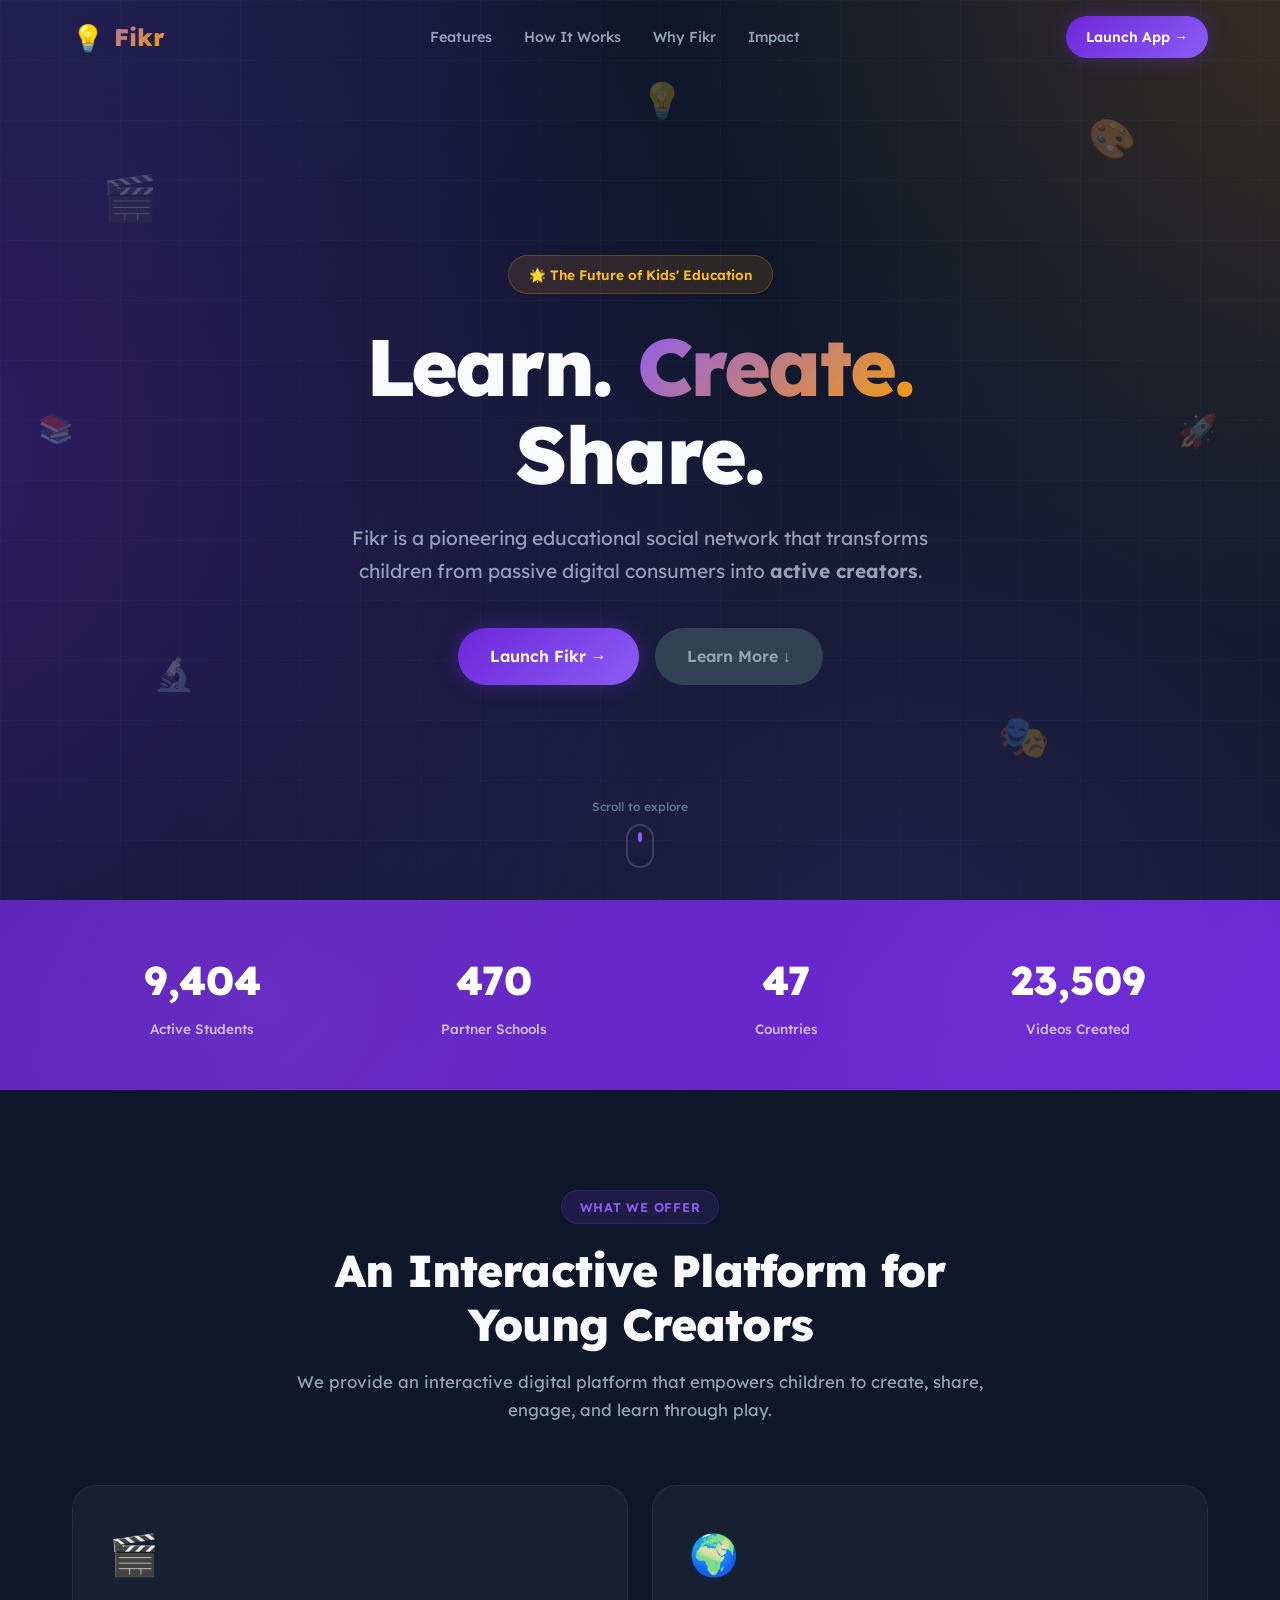
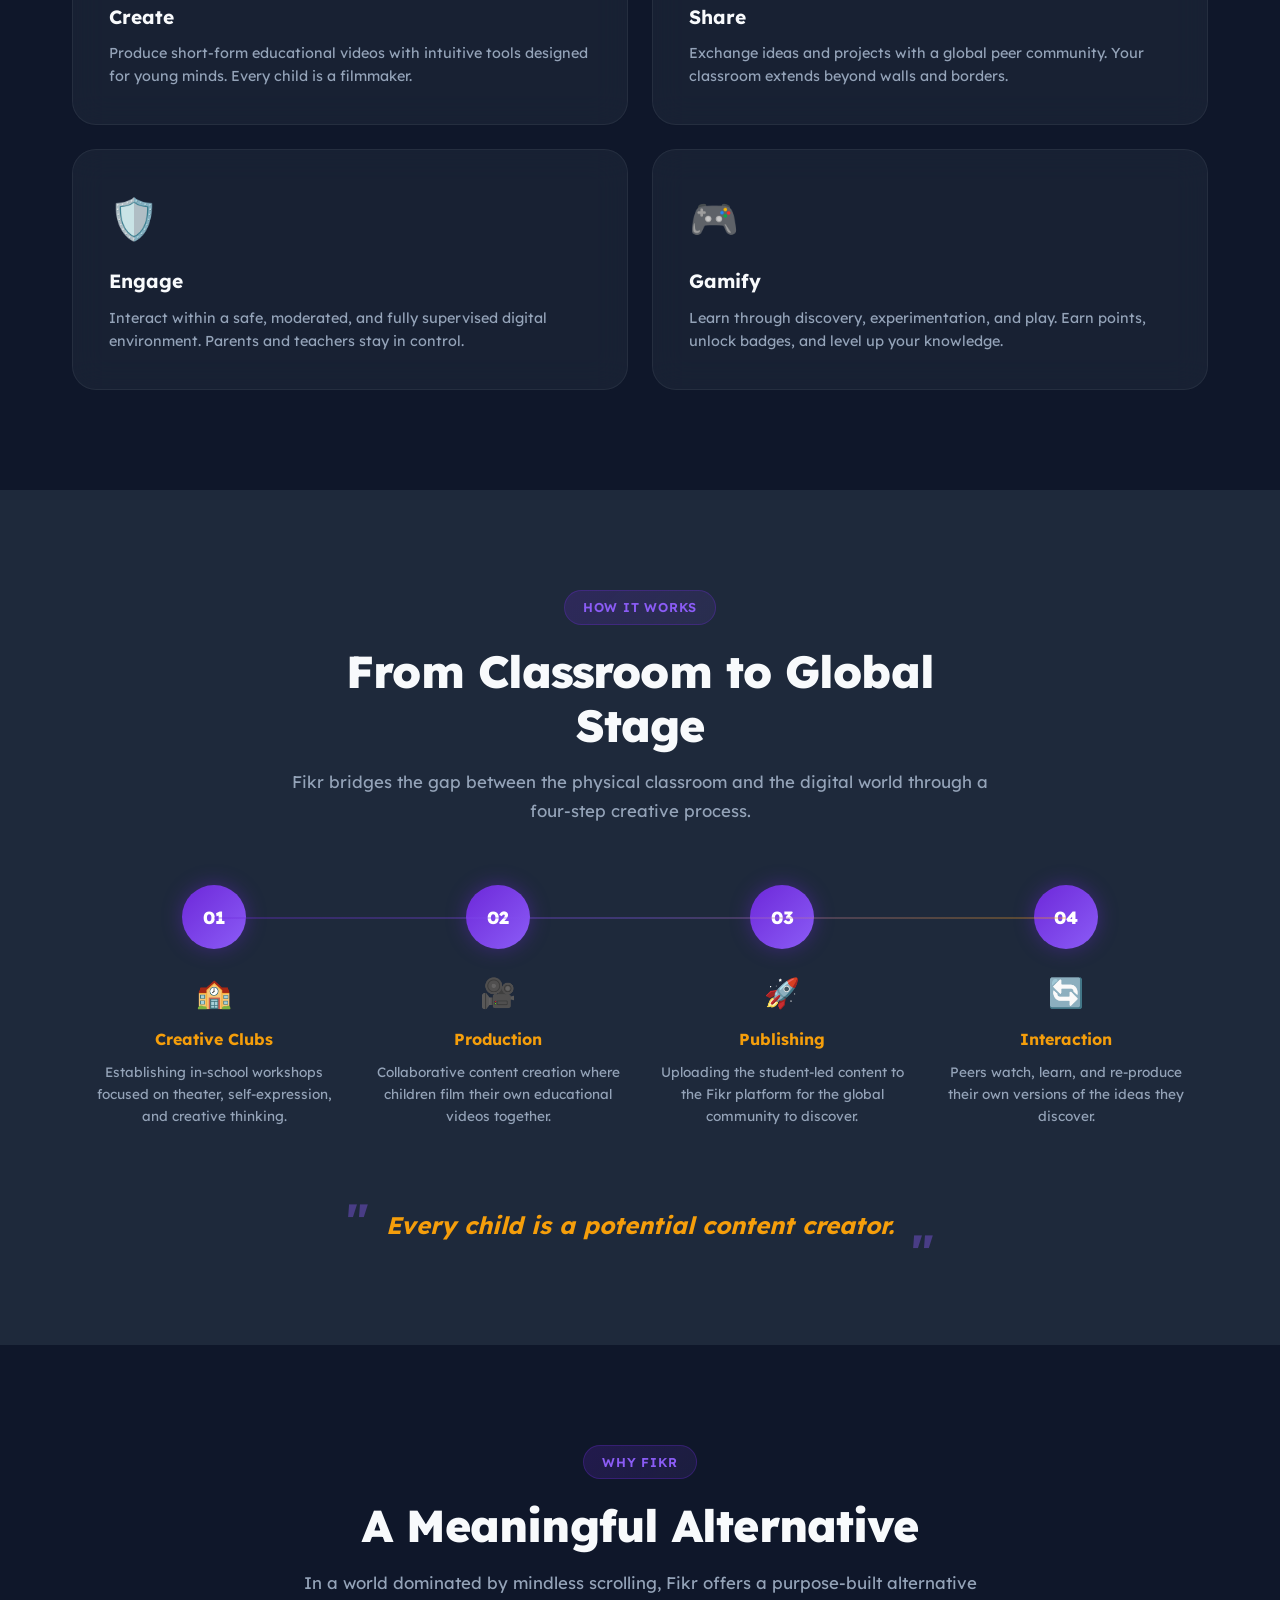
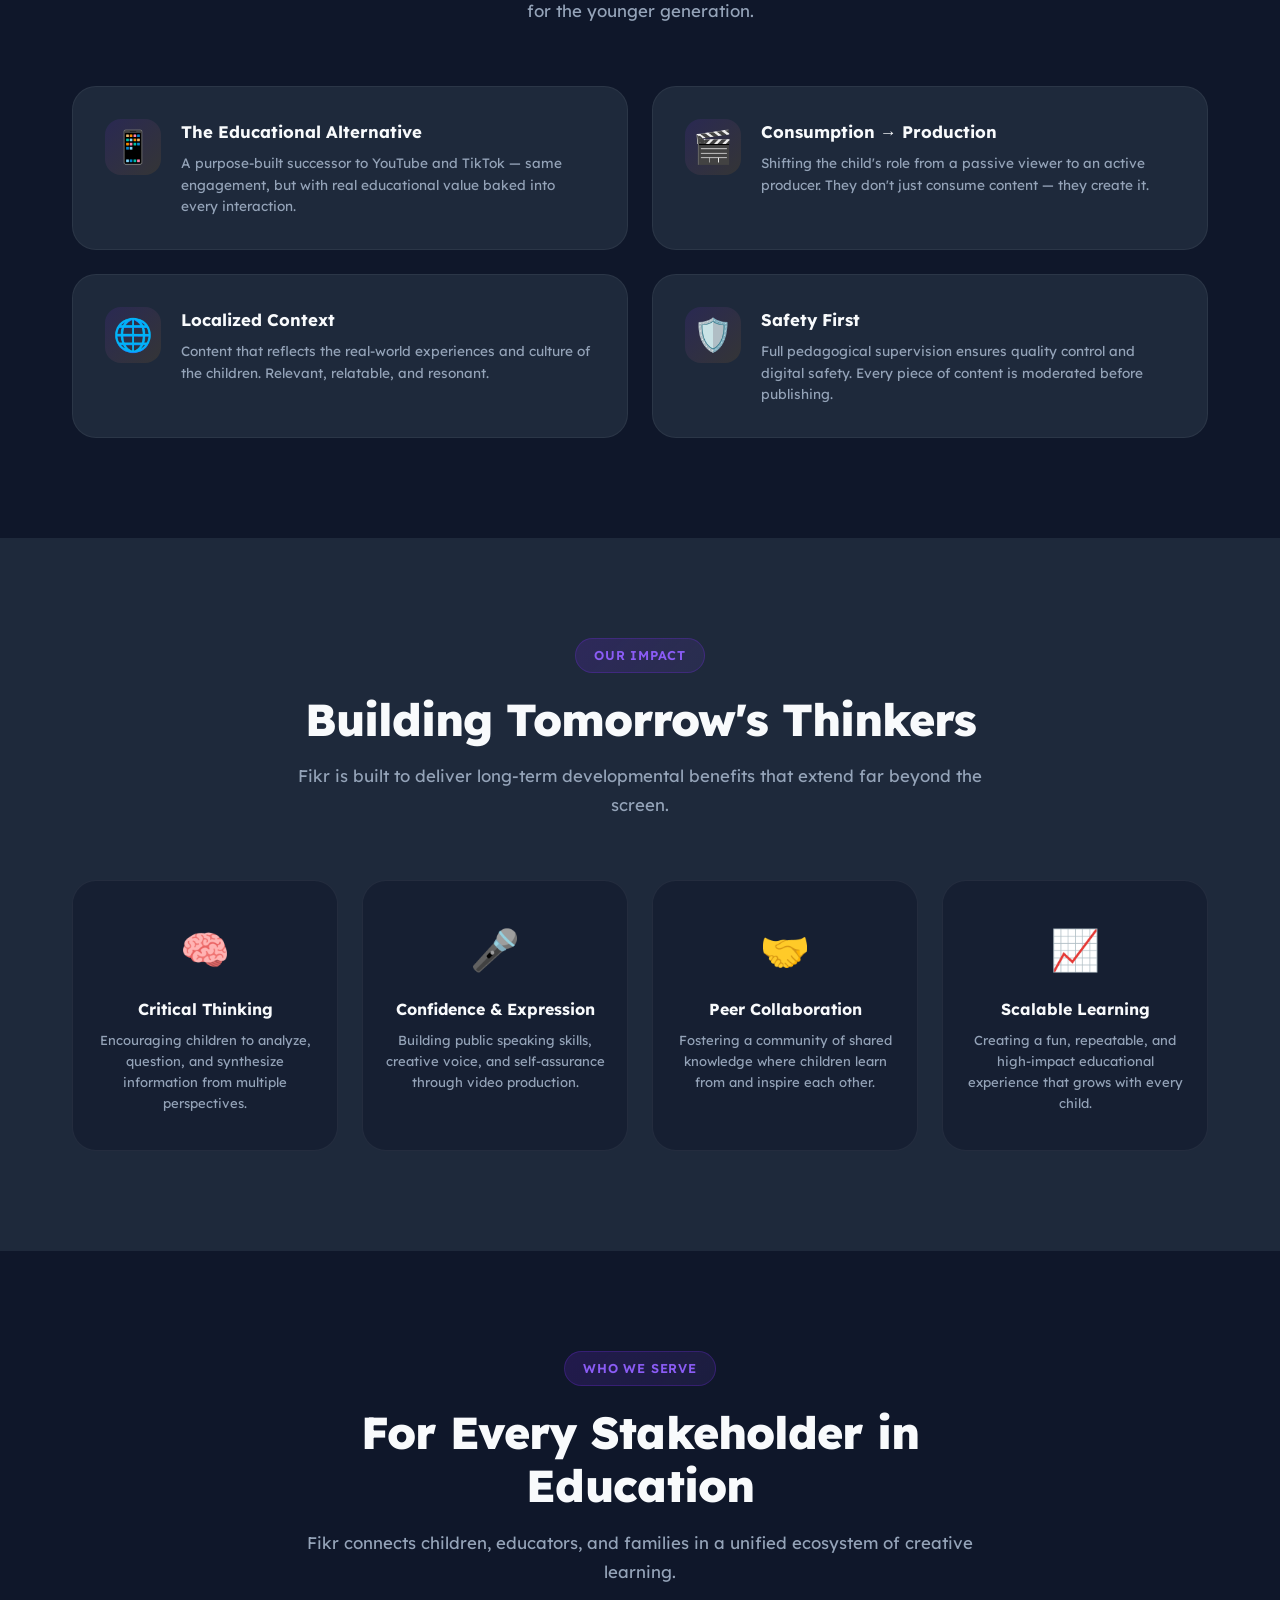
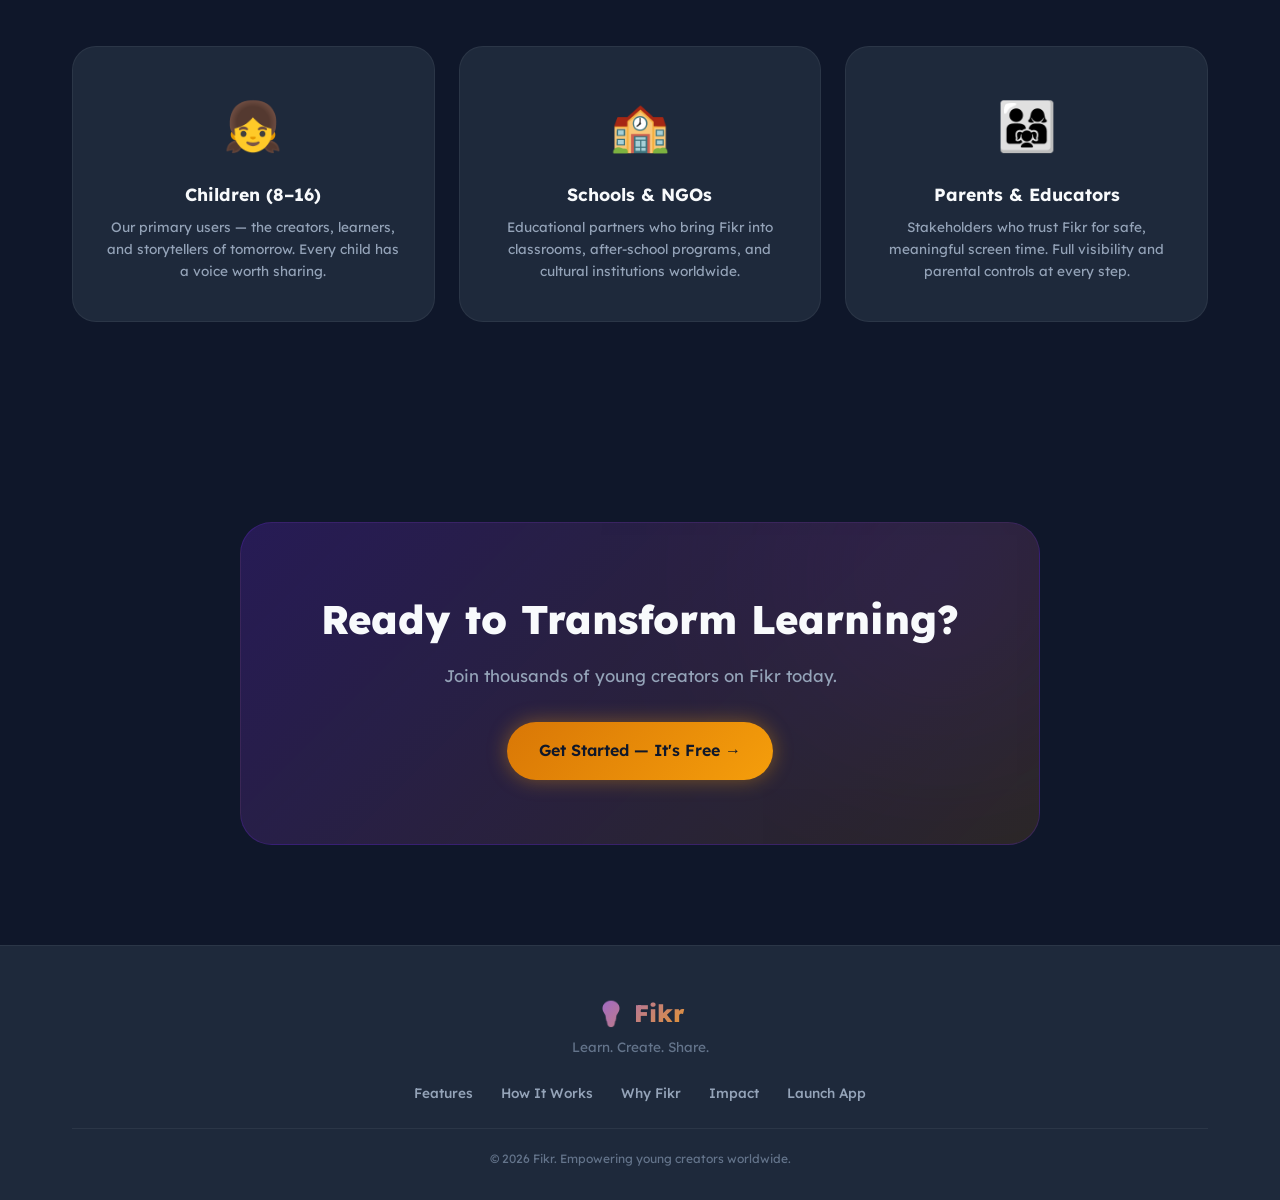
==== index.html @ 9697c7be "Add files via upload" ====
<!DOCTYPE html>
<html lang="en">
<head>
  <meta charset="UTF-8">
  <meta name="viewport" content="width=device-width, initial-scale=1.0">

  <!-- SEO -->
  <title>Fikr — Learn. Create. Share.</title>
  <meta name="description" content="Fikr is a pioneering educational social network for children aged 8-16, transforming passive digital consumers into active creators in a safe, moderated environment.">
  <meta name="theme-color" content="#6D28D9">

  <!-- Preconnect for Lexend font -->
  <link rel="preconnect" href="https://fonts.googleapis.com">
  <link rel="preconnect" href="https://fonts.gstatic.com" crossorigin>
  <link href="https://fonts.googleapis.com/css2?family=Lexend:wght@300;400;500;600;700;800&display=swap" rel="stylesheet">

  <!-- Stylesheets -->
  <link rel="stylesheet" href="css/main.css">
  <link rel="stylesheet" href="css/landing.css">
</head>

<body class="landing-page">

  <!-- ════════════════════════════════════════════════════════════
       NAVIGATION BAR
       ════════════════════════════════════════════════════════════ -->
  <nav class="landing-nav" id="landing-nav">
    <div class="landing-nav__inner">
      <a href="#" class="landing-nav__logo">
        <span>💡</span>
        <span>Fikr</span>
      </a>
      <div class="landing-nav__links">
        <a href="#features">Features</a>
        <a href="#process">How It Works</a>
        <a href="#advantages">Why Fikr</a>
        <a href="#impact">Impact</a>
      </div>
      <a href="app.html" class="btn btn--primary landing-nav__cta">Launch App →</a>
    </div>
  </nav>

  <!-- ════════════════════════════════════════════════════════════
       HERO SECTION
       ════════════════════════════════════════════════════════════ -->
  <section class="hero" id="hero">
    <!-- Animated mesh gradient background -->
    <div class="hero__mesh"></div>
    <!-- Subtle grid pattern for depth -->
    <div class="hero__grid"></div>

    <!-- Floating decorative emojis -->
    <span class="hero__floater" style="--x:8%;  --y:18%; --delay:0s;   --size:2.8rem;">🎬</span>
    <span class="hero__floater" style="--x:85%; --y:12%; --delay:1.2s; --size:2.4rem;">🎨</span>
    <span class="hero__floater" style="--x:12%; --y:72%; --delay:2.5s; --size:2rem;">🔬</span>
    <span class="hero__floater" style="--x:78%; --y:78%; --delay:3.8s; --size:2.6rem;">🎭</span>
    <span class="hero__floater" style="--x:50%; --y:8%;  --delay:0.8s; --size:2.2rem;">💡</span>
    <span class="hero__floater" style="--x:92%; --y:45%; --delay:4.5s; --size:2rem;">🚀</span>
    <span class="hero__floater" style="--x:3%;  --y:45%; --delay:5.2s; --size:1.8rem;">📚</span>

    <!-- Hero content -->
    <div class="hero__content">
      <div class="hero__badge">🌟 The Future of Kids' Education</div>

      <h1 class="hero__title">
        Learn. <span class="text-gradient">Create.</span> Share.
      </h1>

      <p class="hero__subtitle">
        Fikr is a pioneering educational social network that transforms children
        from passive digital consumers into <strong>active creators</strong>.
      </p>

      <div class="hero__actions">
        <a href="app.html" class="btn btn--primary btn--lg">Launch Fikr →</a>
        <a href="#features" class="btn btn--ghost btn--lg">Learn More ↓</a>
      </div>
    </div>

    <!-- Scroll indicator -->
    <div class="hero__scroll">
      <span>Scroll to explore</span>
      <div class="hero__scroll-arrow">
        <div class="hero__scroll-dot"></div>
      </div>
    </div>
  </section>

  <!-- ════════════════════════════════════════════════════════════
       STATS BAR
       ════════════════════════════════════════════════════════════ -->
  <section class="stats-bar">
    <div class="stats-bar__inner">
      <div class="stat" data-reveal>
        <span class="stat__value" data-count="10000">0</span>
        <span class="stat__label">Active Students</span>
      </div>
      <div class="stat" data-reveal data-reveal-delay="1">
        <span class="stat__value" data-count="500">0</span>
        <span class="stat__label">Partner Schools</span>
      </div>
      <div class="stat" data-reveal data-reveal-delay="2">
        <span class="stat__value" data-count="50">0</span>
        <span class="stat__label">Countries</span>
      </div>
      <div class="stat" data-reveal data-reveal-delay="3">
        <span class="stat__value" data-count="25000">0</span>
        <span class="stat__label">Videos Created</span>
      </div>
    </div>
  </section>

  <!-- ════════════════════════════════════════════════════════════
       FEATURES — What We Offer
       ════════════════════════════════════════════════════════════ -->
  <section class="section" id="features">
    <div class="section__inner">
      <div class="section__header" data-reveal>
        <span class="section__badge">What We Offer</span>
        <h2 class="section__title">An Interactive Platform for Young Creators</h2>
        <p class="section__subtitle">
          We provide an interactive digital platform that empowers children to create,
          share, engage, and learn through play.
        </p>
      </div>

      <div class="features-grid">
        <div class="feature-card" data-reveal data-reveal-delay="1">
          <span class="feature-card__icon">🎬</span>
          <h3 class="feature-card__title">Create</h3>
          <p class="feature-card__desc">
            Produce short-form educational videos with intuitive tools
            designed for young minds. Every child is a filmmaker.
          </p>
        </div>

        <div class="feature-card" data-reveal data-reveal-delay="2">
          <span class="feature-card__icon">🌍</span>
          <h3 class="feature-card__title">Share</h3>
          <p class="feature-card__desc">
            Exchange ideas and projects with a global peer community.
            Your classroom extends beyond walls and borders.
          </p>
        </div>

        <div class="feature-card" data-reveal data-reveal-delay="3">
          <span class="feature-card__icon">🛡️</span>
          <h3 class="feature-card__title">Engage</h3>
          <p class="feature-card__desc">
            Interact within a safe, moderated, and fully supervised digital
            environment. Parents and teachers stay in control.
          </p>
        </div>

        <div class="feature-card" data-reveal data-reveal-delay="4">
          <span class="feature-card__icon">🎮</span>
          <h3 class="feature-card__title">Gamify</h3>
          <p class="feature-card__desc">
            Learn through discovery, experimentation, and play.
            Earn points, unlock badges, and level up your knowledge.
          </p>
        </div>
      </div>
    </div>
  </section>

  <!-- ════════════════════════════════════════════════════════════
       PROCESS — How It Works
       ════════════════════════════════════════════════════════════ -->
  <section class="section section--dark" id="process">
    <div class="section__inner">
      <div class="section__header" data-reveal>
        <span class="section__badge">How It Works</span>
        <h2 class="section__title">From Classroom to Global Stage</h2>
        <p class="section__subtitle">
          Fikr bridges the gap between the physical classroom and the digital world
          through a four-step creative process.
        </p>
      </div>

      <div class="process">
        <div class="process__step" data-reveal data-reveal-delay="1">
          <div class="process__number">01</div>
          <span class="process__icon">🏫</span>
          <div class="process__phase">Creative Clubs</div>
          <p class="process__desc">
            Establishing in-school workshops focused on theater, self-expression,
            and creative thinking.
          </p>
        </div>

        <div class="process__step" data-reveal data-reveal-delay="2">
          <div class="process__number">02</div>
          <span class="process__icon">🎥</span>
          <div class="process__phase">Production</div>
          <p class="process__desc">
            Collaborative content creation where children film their own
            educational videos together.
          </p>
        </div>

        <div class="process__step" data-reveal data-reveal-delay="3">
          <div class="process__number">03</div>
          <span class="process__icon">🚀</span>
          <div class="process__phase">Publishing</div>
          <p class="process__desc">
            Uploading the student-led content to the Fikr platform
            for the global community to discover.
          </p>
        </div>

        <div class="process__step" data-reveal data-reveal-delay="4">
          <div class="process__number">04</div>
          <span class="process__icon">🔄</span>
          <div class="process__phase">Interaction</div>
          <p class="process__desc">
            Peers watch, learn, and re-produce their own versions
            of the ideas they discover.
          </p>
        </div>
      </div>

      <div class="process__mantra" data-reveal>
        <blockquote>Every child is a potential content creator.</blockquote>
      </div>
    </div>
  </section>

  <!-- ════════════════════════════════════════════════════════════
       ADVANTAGES — Why Fikr
       ════════════════════════════════════════════════════════════ -->
  <section class="section" id="advantages">
    <div class="section__inner">
      <div class="section__header" data-reveal>
        <span class="section__badge">Why Fikr</span>
        <h2 class="section__title">A Meaningful Alternative</h2>
        <p class="section__subtitle">
          In a world dominated by mindless scrolling, Fikr offers a purpose-built
          alternative for the younger generation.
        </p>
      </div>

      <div class="advantages-grid">
        <div class="advantage-card" data-reveal data-reveal-delay="1">
          <span class="advantage-card__icon">📱</span>
          <div>
            <h3>The Educational Alternative</h3>
            <p>
              A purpose-built successor to YouTube and TikTok — same engagement,
              but with real educational value baked into every interaction.
            </p>
          </div>
        </div>

        <div class="advantage-card" data-reveal data-reveal-delay="2">
          <span class="advantage-card__icon">🎬</span>
          <div>
            <h3>Consumption → Production</h3>
            <p>
              Shifting the child's role from a passive viewer to an active producer.
              They don't just consume content — they create it.
            </p>
          </div>
        </div>

        <div class="advantage-card" data-reveal data-reveal-delay="3">
          <span class="advantage-card__icon">🌐</span>
          <div>
            <h3>Localized Context</h3>
            <p>
              Content that reflects the real-world experiences and culture
              of the children. Relevant, relatable, and resonant.
            </p>
          </div>
        </div>

        <div class="advantage-card" data-reveal data-reveal-delay="4">
          <span class="advantage-card__icon">🛡️</span>
          <div>
            <h3>Safety First</h3>
            <p>
              Full pedagogical supervision ensures quality control and digital
              safety. Every piece of content is moderated before publishing.
            </p>
          </div>
        </div>
      </div>
    </div>
  </section>

  <!-- ════════════════════════════════════════════════════════════
       IMPACT — Value Proposition
       ════════════════════════════════════════════════════════════ -->
  <section class="section section--dark" id="impact">
    <div class="section__inner">
      <div class="section__header" data-reveal>
        <span class="section__badge">Our Impact</span>
        <h2 class="section__title">Building Tomorrow's Thinkers</h2>
        <p class="section__subtitle">
          Fikr is built to deliver long-term developmental benefits
          that extend far beyond the screen.
        </p>
      </div>

      <div class="impact-grid">
        <div class="impact-card" data-reveal data-reveal-delay="1">
          <span class="impact-card__icon">🧠</span>
          <h3>Critical Thinking</h3>
          <p>Encouraging children to analyze, question, and synthesize information from multiple perspectives.</p>
        </div>

        <div class="impact-card" data-reveal data-reveal-delay="2">
          <span class="impact-card__icon">🎤</span>
          <h3>Confidence & Expression</h3>
          <p>Building public speaking skills, creative voice, and self-assurance through video production.</p>
        </div>

        <div class="impact-card" data-reveal data-reveal-delay="3">
          <span class="impact-card__icon">🤝</span>
          <h3>Peer Collaboration</h3>
          <p>Fostering a community of shared knowledge where children learn from and inspire each other.</p>
        </div>

        <div class="impact-card" data-reveal data-reveal-delay="4">
          <span class="impact-card__icon">📈</span>
          <h3>Scalable Learning</h3>
          <p>Creating a fun, repeatable, and high-impact educational experience that grows with every child.</p>
        </div>
      </div>
    </div>
  </section>

  <!-- ════════════════════════════════════════════════════════════
       AUDIENCE — Who We Serve
       ════════════════════════════════════════════════════════════ -->
  <section class="section" id="audience">
    <div class="section__inner">
      <div class="section__header" data-reveal>
        <span class="section__badge">Who We Serve</span>
        <h2 class="section__title">For Every Stakeholder in Education</h2>
        <p class="section__subtitle">
          Fikr connects children, educators, and families in a unified
          ecosystem of creative learning.
        </p>
      </div>

      <div class="audience-grid">
        <div class="audience-card" data-reveal data-reveal-delay="1">
          <span class="audience-card__icon">👧</span>
          <h3>Children (8–16)</h3>
          <p>
            Our primary users — the creators, learners, and storytellers
            of tomorrow. Every child has a voice worth sharing.
          </p>
        </div>

        <div class="audience-card" data-reveal data-reveal-delay="2">
          <span class="audience-card__icon">🏫</span>
          <h3>Schools & NGOs</h3>
          <p>
            Educational partners who bring Fikr into classrooms, after-school
            programs, and cultural institutions worldwide.
          </p>
        </div>

        <div class="audience-card" data-reveal data-reveal-delay="3">
          <span class="audience-card__icon">👨‍👩‍👧</span>
          <h3>Parents & Educators</h3>
          <p>
            Stakeholders who trust Fikr for safe, meaningful screen time.
            Full visibility and parental controls at every step.
          </p>
        </div>
      </div>
    </div>
  </section>

  <!-- ════════════════════════════════════════════════════════════
       CTA BANNER
       ════════════════════════════════════════════════════════════ -->
  <section class="cta-section">
    <div class="section__inner">
      <div class="cta-section__inner" data-reveal>
        <h2>Ready to Transform Learning?</h2>
        <p>Join thousands of young creators on Fikr today.</p>
        <a href="app.html" class="btn btn--accent btn--lg">Get Started — It's Free →</a>
      </div>
    </div>
  </section>

  <!-- ════════════════════════════════════════════════════════════
       FOOTER
       ════════════════════════════════════════════════════════════ -->
  <footer class="landing-footer">
    <div class="landing-footer__inner">
      <div class="landing-footer__brand">
        <div class="landing-footer__logo">💡 Fikr</div>
        <p>Learn. Create. Share.</p>
      </div>
      <div class="landing-footer__links">
        <a href="#features">Features</a>
        <a href="#process">How It Works</a>
        <a href="#advantages">Why Fikr</a>
        <a href="#impact">Impact</a>
        <a href="app.html">Launch App</a>
      </div>
      <p class="landing-footer__copyright">
        © 2026 Fikr. Empowering young creators worldwide.
      </p>
    </div>
  </footer>

  <!-- JavaScript (standard script, not module — no imports needed) -->
  <script src="js/landing.js"></script>
</body>
</html>
---- css/main.css ----
/**
 * Fikr — Main Stylesheet
 * 
 * Global styles, CSS custom properties, reset, layout system,
 * button components, utility classes, and animations.
 * 
 * @version 1.0.0
 */

/* ============================================
   1. CSS CUSTOM PROPERTIES (Design Tokens)
   (Lexend font is preloaded via <link> in HTML)
   ============================================ */
:root {
  /* Primary Palette */
  --color-primary: #6D28D9;
  --color-primary-light: #8B5CF6;
  --color-primary-dark: #5B21B6;
  --color-primary-glow: rgba(109, 40, 217, 0.4);

  /* Accent Palette */
  --color-accent: #F59E0B;
  --color-accent-light: #FBBF24;
  --color-accent-dark: #D97706;
  --color-accent-glow: rgba(245, 158, 11, 0.4);

  /* Background Palette */
  --color-bg-deep: #0F172A;
  --color-bg-surface: #1E293B;
  --color-bg-surface-hover: #253449;
  --color-bg-elevated: #334155;

  /* Text Palette */
  --color-text-primary: #F8FAFC;
  --color-text-secondary: #94A3B8;
  --color-text-muted: #64748B;

  /* Semantic Colors */
  --color-success: #10B981;
  --color-error: #EF4444;
  --color-info: #3B82F6;
  --color-warning: #F59E0B;

  /* Border Radius */
  --radius-sm: 12px;
  --radius-md: 16px;
  --radius-lg: 24px;
  --radius-xl: 32px;
  --radius-pill: 9999px;

  /* Shadows */
  --shadow-sm: 0 2px 8px rgba(0, 0, 0, 0.15);
  --shadow-md: 0 4px 20px rgba(0, 0, 0, 0.25);
  --shadow-lg: 0 8px 40px rgba(0, 0, 0, 0.35);
  --shadow-glow-primary: 0 0 20px var(--color-primary-glow);
  --shadow-glow-accent: 0 0 20px var(--color-accent-glow);

  /* Transitions */
  --transition-fast: 150ms ease;
  --transition-base: 250ms ease;
  --transition-slow: 400ms cubic-bezier(0.4, 0, 0.2, 1);
  --transition-bounce: 500ms cubic-bezier(0.34, 1.56, 0.64, 1);

  /* Layout */
  --sidebar-width: 280px;
  --content-padding: 32px;

  /* Z-Index Scale */
  --z-sidebar: 100;
  --z-modal-overlay: 500;
  --z-modal: 510;
  --z-toast: 600;
}

/* ============================================
   2b. LIGHT THEME OVERRIDE
   ============================================ */
[data-theme="light"] {
  --color-bg-deep: #F1F5F9;
  --color-bg-surface: #FFFFFF;
  --color-bg-surface-hover: #E8ECF1;
  --color-bg-elevated: #CBD5E1;

  --color-text-primary: #0F172A;
  --color-text-secondary: #475569;
  --color-text-muted: #94A3B8;

  --shadow-sm: 0 2px 8px rgba(0, 0, 0, 0.06);
  --shadow-md: 0 4px 20px rgba(0, 0, 0, 0.08);
  --shadow-lg: 0 8px 40px rgba(0, 0, 0, 0.10);
}

[data-theme="light"] .sidebar {
  background: #FFFFFF;
  border-right-color: #E2E8F0;
}

[data-theme="light"] .sidebar__nav-item--active {
  background: rgba(109, 40, 217, 0.08);
}

[data-theme="light"] .toast {
  background: #FFFFFF;
  border-color: #E2E8F0;
}

[data-theme="light"] .modal {
  background: #FFFFFF;
}

[data-theme="light"] .modal__problem {
  background: #F1F5F9;
  border-color: rgba(109, 40, 217, 0.15);
}

[data-theme="light"] .modal__input {
  background: #F1F5F9;
  border-color: #CBD5E1;
}

[data-theme="light"] .settings__card {
  border-color: #E2E8F0;
}

[data-theme="light"] .settings__input,
[data-theme="light"] .settings__select {
  background: #F1F5F9;
  border-color: #CBD5E1;
}

[data-theme="light"] .toggle__slider {
  background: #CBD5E1;
}

[data-theme="light"] .stream__comments {
  background: rgba(255, 255, 255, 0.95);
}

[data-theme="light"] .profile__stat {
  background: #FFFFFF;
}

/* ============================================
   2c. NO-ANIMATIONS MODE
   ============================================ */
.no-animations *,
.no-animations *::before,
.no-animations *::after {
  animation-duration: 0s !important;
  animation-delay: 0s !important;
  transition-duration: 0s !important;
  transition-delay: 0s !important;
}

/* ============================================
   3. CSS RESET
   ============================================ */
*,
*::before,
*::after {
  margin: 0;
  padding: 0;
  box-sizing: border-box;
}

html {
  font-size: 16px;
  -webkit-font-smoothing: antialiased;
  -moz-osx-font-smoothing: grayscale;
  scroll-behavior: smooth;
}

body {
  font-family: 'Lexend', -apple-system, BlinkMacSystemFont, sans-serif;
  background-color: var(--color-bg-deep);
  color: var(--color-text-primary);
  min-height: 100vh;
  overflow: hidden;
  line-height: 1.6;
}

a {
  color: inherit;
  text-decoration: none;
}

button {
  font-family: inherit;
  cursor: pointer;
  border: none;
  background: none;
  color: inherit;
  font-size: inherit;
}

img {
  max-width: 100%;
  display: block;
}

input {
  font-family: inherit;
  border: none;
  outline: none;
  background: none;
  color: inherit;
}

ul, ol {
  list-style: none;
}

/* ============================================
   4. APP LAYOUT
   ============================================ */
.app {
  display: flex;
  height: 100vh;
  position: relative;
}

.app__content {
  flex: 1;
  margin-left: var(--sidebar-width);
  overflow-y: auto;
  overflow-x: hidden;
  padding: var(--content-padding);
  scroll-behavior: smooth;
}

/* Custom Scrollbar */
.app__content::-webkit-scrollbar {
  width: 6px;
}

.app__content::-webkit-scrollbar-track {
  background: transparent;
}

.app__content::-webkit-scrollbar-thumb {
  background: var(--color-bg-elevated);
  border-radius: var(--radius-pill);
}

.app__content::-webkit-scrollbar-thumb:hover {
  background: var(--color-text-muted);
}

/* ============================================
   5. VIEW MANAGEMENT
   ============================================ */
.view {
  display: none;
  opacity: 0;
  transform: translateY(12px);
}

.view--active {
  display: block;
  animation: viewEnter 0.4s ease forwards;
}

/* ============================================
   6. BENTO GRID LAYOUT
   ============================================ */
.bento-grid {
  display: grid;
  grid-template-columns: repeat(4, 1fr);
  gap: 20px;
  grid-auto-rows: minmax(140px, auto);
}

/* ============================================
   7. BUTTON SYSTEM
   ============================================ */
.btn {
  display: inline-flex;
  align-items: center;
  justify-content: center;
  gap: 8px;
  padding: 10px 20px;
  border-radius: var(--radius-pill);
  font-weight: 600;
  font-size: 0.875rem;
  transition: all var(--transition-base);
  position: relative;
  overflow: hidden;
}

.btn::after {
  content: '';
  position: absolute;
  inset: 0;
  background: linear-gradient(rgba(255,255,255,0.1), transparent);
  opacity: 0;
  transition: opacity var(--transition-fast);
}

.btn:hover::after {
  opacity: 1;
}

.btn:active {
  transform: scale(0.96);
}

/* Primary Button */
.btn--primary {
  background: linear-gradient(135deg, var(--color-primary), var(--color-primary-light));
  color: white;
  box-shadow: var(--shadow-glow-primary);
}

.btn--primary:hover {
  box-shadow: 0 0 30px var(--color-primary-glow);
  transform: translateY(-1px);
}

/* Accent Button */
.btn--accent {
  background: linear-gradient(135deg, var(--color-accent-dark), var(--color-accent));
  color: var(--color-bg-deep);
  box-shadow: var(--shadow-glow-accent);
}

.btn--accent:hover {
  box-shadow: 0 0 30px var(--color-accent-glow);
  transform: translateY(-1px);
}

/* Ghost Button */
.btn--ghost {
  background: var(--color-bg-elevated);
  color: var(--color-text-secondary);
}

.btn--ghost:hover {
  background: var(--color-bg-surface-hover);
  color: var(--color-text-primary);
}

/* Text Button */
.btn--text {
  background: transparent;
  color: var(--color-primary-light);
  padding: 4px 8px;
  font-size: 0.8rem;
}

.btn--text:hover {
  color: var(--color-accent);
}

/* Joined state */
.btn--joined {
  background: var(--color-success) !important;
  box-shadow: 0 0 15px rgba(16, 185, 129, 0.3) !important;
  color: white !important;
}

/* Joined → Leave hover (red) */
.btn--joined:hover {
  background: var(--color-error) !important;
  box-shadow: 0 0 15px rgba(239, 68, 68, 0.4) !important;
}

/* ============================================
   8. TOAST NOTIFICATIONS
   ============================================ */
.toast-container {
  position: fixed;
  top: 24px;
  right: 24px;
  z-index: var(--z-toast);
  display: flex;
  flex-direction: column;
  gap: 12px;
  pointer-events: none;
}

.toast {
  background: var(--color-bg-surface);
  border: 1px solid var(--color-bg-elevated);
  border-radius: var(--radius-md);
  padding: 16px 24px;
  display: flex;
  align-items: center;
  gap: 12px;
  box-shadow: var(--shadow-lg);
  backdrop-filter: blur(12px);
  animation: toastIn 0.4s ease forwards;
  pointer-events: auto;
  min-width: 280px;
  max-width: 400px;
}

.toast--success {
  border-color: var(--color-success);
  box-shadow: 0 0 20px rgba(16, 185, 129, 0.2);
}

.toast--info {
  border-color: var(--color-info);
  box-shadow: 0 0 20px rgba(59, 130, 246, 0.2);
}

.toast--warning {
  border-color: var(--color-warning);
}

.toast--leaving {
  animation: toastOut 0.3s ease forwards;
}

.toast__icon {
  font-size: 1.4rem;
  flex-shrink: 0;
}

.toast__content {
  flex: 1;
}

.toast__title {
  font-weight: 600;
  font-size: 0.9rem;
  margin-bottom: 2px;
}

.toast__message {
  font-size: 0.8rem;
  color: var(--color-text-secondary);
}

/* ============================================
   9. UTILITY CLASSES
   ============================================ */
.sr-only {
  position: absolute;
  width: 1px;
  height: 1px;
  padding: 0;
  margin: -1px;
  overflow: hidden;
  clip: rect(0, 0, 0, 0);
  white-space: nowrap;
  border: 0;
}

.text-gradient {
  background: linear-gradient(135deg, var(--color-primary-light), var(--color-accent));
  -webkit-background-clip: text;
  -webkit-text-fill-color: transparent;
  background-clip: text;
}

/* ============================================
   10. KEYFRAME ANIMATIONS
   ============================================ */
@keyframes viewEnter {
  from {
    opacity: 0;
    transform: translateY(12px);
  }
  to {
    opacity: 1;
    transform: translateY(0);
  }
}

@keyframes pulse {
  0%, 100% { transform: scale(1); }
  50% { transform: scale(1.05); }
}

@keyframes float {
  0%, 100% { transform: translateY(0) rotate(0deg); }
  33% { transform: translateY(-10px) rotate(5deg); }
  66% { transform: translateY(5px) rotate(-3deg); }
}

@keyframes shimmer {
  0% { background-position: -200% 0; }
  100% { background-position: 200% 0; }
}

@keyframes gradientShift {
  0% { background-position: 0% 50%; }
  50% { background-position: 100% 50%; }
  100% { background-position: 0% 50%; }
}

@keyframes bounceIn {
  0% { transform: scale(0); opacity: 0; }
  50% { transform: scale(1.2); }
  100% { transform: scale(1); opacity: 1; }
}

@keyframes slideUp {
  from { transform: translateY(20px); opacity: 0; }
  to { transform: translateY(0); opacity: 1; }
}

@keyframes toastIn {
  from { transform: translateX(100%); opacity: 0; }
  to { transform: translateX(0); opacity: 1; }
}

@keyframes toastOut {
  from { transform: translateX(0); opacity: 1; }
  to { transform: translateX(100%); opacity: 0; }
}

@keyframes pointsPop {
  0% { transform: scale(1); }
  50% { transform: scale(1.3); color: var(--color-accent); }
  100% { transform: scale(1); }
}

@keyframes spin {
  from { transform: rotate(0deg); }
  to { transform: rotate(360deg); }
}

@keyframes waveHand {
  0%, 100% { transform: rotate(0deg); }
  25% { transform: rotate(20deg); }
  75% { transform: rotate(-15deg); }
}

@keyframes shake {
  0%, 100% { transform: translateX(0); }
  25% { transform: translateX(-8px); }
  75% { transform: translateX(8px); }
}

/* ============================================
   11. RESPONSIVE BREAKPOINTS
   ============================================ */
@media (max-width: 1200px) {
  .bento-grid {
    grid-template-columns: repeat(3, 1fr);
  }
}

@media (max-width: 900px) {
  :root {
    --sidebar-width: 72px;
    --content-padding: 20px;
  }

  .bento-grid {
    grid-template-columns: repeat(2, 1fr);
  }
}

@media (max-width: 600px) {
  :root {
    --sidebar-width: 0px;
    --content-padding: 16px;
  }

  .bento-grid {
    grid-template-columns: 1fr;
  }

  /* Sidebar hidden off-canvas by default on mobile */
  .sidebar {
    transform: translateX(-100%);
    transition: transform var(--transition-slow);
    width: 280px;
    z-index: 999;
    box-shadow: var(--shadow-lg);
  }

  .sidebar--open {
    transform: translateX(0);
  }

  /* Main content has no sidebar offset on mobile */
  .app__content {
    margin-left: 0;
  }

  /* Overlay when sidebar is open */
  .sidebar-overlay {
    display: none;
    position: fixed;
    inset: 0;
    background: rgba(0, 0, 0, 0.5);
    backdrop-filter: blur(2px);
    z-index: 998;
  }

  .sidebar-overlay--visible {
    display: block;
    animation: overlayFade 0.25s ease;
  }
}

@keyframes overlayFade {
  from { opacity: 0; }
  to   { opacity: 1; }
}

/* ============================================
   12. MOBILE HAMBURGER BUTTON
   ============================================ */
.mobile-menu-btn {
  display: none;
  position: fixed;
  top: 16px;
  left: 16px;
  z-index: 997;
  width: 44px;
  height: 44px;
  border-radius: var(--radius-md);
  background: var(--color-bg-surface);
  border: 1px solid rgba(255, 255, 255, 0.1);
  align-items: center;
  justify-content: center;
  font-size: 1.4rem;
  cursor: pointer;
  box-shadow: var(--shadow-md);
  transition: all var(--transition-base);
  color: var(--color-text-primary);
}

.mobile-menu-btn:hover {
  background: var(--color-bg-surface-hover);
}

@media (max-width: 600px) {
  .mobile-menu-btn {
    display: flex;
  }

  .app__content {
    padding-top: 72px;
  }
}
---- css/landing.css ----
/**
 * Fikr — Landing Page Stylesheet
 *
 * Overrides body scroll from main.css and implements all
 * landing-specific sections: nav, hero, features, process,
 * advantages, impact, audience, CTA, and footer.
 */

/* ============================================
   1. LANDING BODY OVERRIDES
   ============================================ */
body.landing-page {
  overflow-y: auto;
  overflow-x: hidden;
}

/* ============================================
   2. SECTION BASE
   ============================================ */
.section {
  padding: 100px 0;
  position: relative;
}

.section--dark {
  background: var(--color-bg-surface);
}

.section__inner {
  max-width: 1200px;
  margin: 0 auto;
  padding: 0 32px;
}

.section__header {
  text-align: center;
  margin-bottom: 60px;
  max-width: 700px;
  margin-left: auto;
  margin-right: auto;
}

.section__badge {
  display: inline-block;
  padding: 6px 18px;
  border-radius: var(--radius-pill);
  background: linear-gradient(135deg, rgba(109, 40, 217, 0.2), rgba(139, 92, 246, 0.1));
  border: 1px solid rgba(109, 40, 217, 0.3);
  color: var(--color-primary-light);
  font-size: 0.8rem;
  font-weight: 600;
  text-transform: uppercase;
  letter-spacing: 0.06em;
  margin-bottom: 20px;
}

.section__title {
  font-size: clamp(2rem, 4vw, 2.8rem);
  font-weight: 800;
  line-height: 1.2;
  margin-bottom: 16px;
  letter-spacing: -0.02em;
}

.section__subtitle {
  font-size: 1.05rem;
  color: var(--color-text-secondary);
  line-height: 1.7;
}

/* ============================================
   3. NAVIGATION BAR
   ============================================ */
.landing-nav {
  position: fixed;
  top: 0;
  left: 0;
  right: 0;
  z-index: 200;
  padding: 16px 0;
  transition: all var(--transition-base);
}

.landing-nav--scrolled {
  background: rgba(15, 23, 42, 0.85);
  backdrop-filter: blur(16px);
  border-bottom: 1px solid rgba(255, 255, 255, 0.06);
  padding: 10px 0;
}

.landing-nav__inner {
  max-width: 1200px;
  margin: 0 auto;
  padding: 0 32px;
  display: flex;
  align-items: center;
  justify-content: space-between;
}

.landing-nav__logo {
  display: flex;
  align-items: center;
  gap: 10px;
  font-size: 1.5rem;
  font-weight: 800;
  background: linear-gradient(135deg, var(--color-primary-light), var(--color-accent));
  -webkit-background-clip: text;
  -webkit-text-fill-color: transparent;
  background-clip: text;
  text-decoration: none;
}

.landing-nav__logo span:first-child {
  -webkit-text-fill-color: initial;
  font-size: 1.6rem;
  animation: float 3s ease-in-out infinite;
  display: inline-block;
}

.landing-nav__links {
  display: flex;
  gap: 32px;
}

.landing-nav__links a {
  color: var(--color-text-secondary);
  font-size: 0.9rem;
  font-weight: 500;
  transition: color var(--transition-fast);
  text-decoration: none;
}

.landing-nav__links a:hover {
  color: var(--color-text-primary);
}

.landing-nav__cta {
  text-decoration: none;
}

/* ============================================
   4. HERO SECTION
   ============================================ */
.hero {
  min-height: 100vh;
  display: flex;
  align-items: center;
  justify-content: center;
  text-align: center;
  position: relative;
  overflow: hidden;
  padding: 120px 32px 80px;
}

/* Animated mesh gradient background */
.hero__mesh {
  position: absolute;
  inset: -50%;
  width: 200%;
  height: 200%;
  background:
    radial-gradient(circle at 20% 50%, rgba(109, 40, 217, 0.35), transparent 40%),
    radial-gradient(circle at 80% 20%, rgba(245, 158, 11, 0.2), transparent 30%),
    radial-gradient(circle at 60% 80%, rgba(139, 92, 246, 0.15), transparent 35%),
    radial-gradient(circle at 30% 10%, rgba(59, 130, 246, 0.1), transparent 25%);
  animation: meshFloat 20s ease-in-out infinite alternate;
  pointer-events: none;
}

@keyframes meshFloat {
  0%   { transform: translate(0%, 0%) scale(1); }
  25%  { transform: translate(-3%, 2%) scale(1.02); }
  50%  { transform: translate(2%, -2%) scale(0.98); }
  75%  { transform: translate(-1%, 3%) scale(1.01); }
  100% { transform: translate(3%, -1%) scale(1); }
}

/* Grid pattern overlay for depth */
.hero__grid {
  position: absolute;
  inset: 0;
  background-image:
    linear-gradient(rgba(255,255,255,0.02) 1px, transparent 1px),
    linear-gradient(90deg, rgba(255,255,255,0.02) 1px, transparent 1px);
  background-size: 60px 60px;
  pointer-events: none;
}

/* Floating emoji decorations */
.hero__floater {
  position: absolute;
  left: var(--x);
  top: var(--y);
  font-size: var(--size, 2.5rem);
  animation: heroFloat 8s ease-in-out infinite;
  animation-delay: var(--delay, 0s);
  opacity: 0.25;
  pointer-events: none;
  z-index: 1;
}

@keyframes heroFloat {
  0%, 100% { transform: translateY(0) rotate(0deg); }
  25%  { transform: translateY(-20px) rotate(8deg); }
  50%  { transform: translateY(5px) rotate(-5deg); }
  75%  { transform: translateY(-12px) rotate(3deg); }
}

/* Hero content sitting above the background */
.hero__content {
  position: relative;
  z-index: 2;
  max-width: 800px;
}

/* Launch badge */
.hero__badge {
  display: inline-flex;
  align-items: center;
  gap: 8px;
  padding: 8px 20px;
  border-radius: var(--radius-pill);
  background: rgba(245, 158, 11, 0.12);
  border: 1px solid rgba(245, 158, 11, 0.25);
  color: var(--color-accent-light);
  font-size: 0.85rem;
  font-weight: 600;
  margin-bottom: 28px;
  animation: slideUp 0.6s ease backwards;
}

/* Main headline */
.hero__title {
  font-size: clamp(3rem, 7vw, 5rem);
  font-weight: 800;
  line-height: 1.1;
  margin-bottom: 24px;
  letter-spacing: -0.03em;
  animation: slideUp 0.6s ease 0.15s backwards;
}

.hero__title .text-gradient {
  background: linear-gradient(135deg, var(--color-primary-light), var(--color-accent));
  -webkit-background-clip: text;
  -webkit-text-fill-color: transparent;
  background-clip: text;
}

.hero__subtitle {
  font-size: clamp(1rem, 2vw, 1.2rem);
  color: var(--color-text-secondary);
  line-height: 1.7;
  max-width: 600px;
  margin: 0 auto 40px;
  animation: slideUp 0.6s ease 0.3s backwards;
}

/* CTA buttons */
.hero__actions {
  display: flex;
  gap: 16px;
  justify-content: center;
  flex-wrap: wrap;
  animation: slideUp 0.6s ease 0.45s backwards;
}

.btn--lg {
  padding: 16px 32px;
  font-size: 1rem;
}

/* Scroll indicator */
.hero__scroll {
  position: absolute;
  bottom: 32px;
  left: 50%;
  transform: translateX(-50%);
  display: flex;
  flex-direction: column;
  align-items: center;
  gap: 8px;
  color: var(--color-text-muted);
  font-size: 0.75rem;
  font-weight: 500;
  z-index: 2;
  animation: slideUp 0.6s ease 0.6s backwards;
}

.hero__scroll-arrow {
  width: 28px;
  height: 44px;
  border-radius: 14px;
  border: 2px solid rgba(255, 255, 255, 0.15);
  display: flex;
  align-items: flex-start;
  justify-content: center;
  padding-top: 6px;
}

.hero__scroll-dot {
  width: 4px;
  height: 10px;
  border-radius: 4px;
  background: var(--color-primary-light);
  animation: scrollDot 1.8s ease-in-out infinite;
}

@keyframes scrollDot {
  0%, 100% { opacity: 0.4; transform: translateY(0); }
  50%      { opacity: 1;   transform: translateY(12px); }
}

/* ============================================
   5. STATS BAR
   ============================================ */
.stats-bar {
  background: linear-gradient(135deg, var(--color-primary-dark), var(--color-primary));
  padding: 48px 0;
  position: relative;
  overflow: hidden;
}

/* Subtle pattern overlay */
.stats-bar::before {
  content: '';
  position: absolute;
  inset: 0;
  background-image:
    radial-gradient(circle at 20% 50%, rgba(255,255,255,0.05), transparent 50%),
    radial-gradient(circle at 80% 50%, rgba(255,255,255,0.03), transparent 40%);
}

.stats-bar__inner {
  max-width: 1200px;
  margin: 0 auto;
  padding: 0 32px;
  display: grid;
  grid-template-columns: repeat(4, 1fr);
  gap: 32px;
  position: relative;
}

.stat {
  text-align: center;
}

.stat__value {
  display: block;
  font-size: 2.5rem;
  font-weight: 800;
  color: white;
  margin-bottom: 4px;
}

.stat__label {
  font-size: 0.85rem;
  color: rgba(255, 255, 255, 0.7);
  font-weight: 500;
}

/* ============================================
   6. FEATURES GRID
   ============================================ */
.features-grid {
  display: grid;
  grid-template-columns: repeat(2, 1fr);
  gap: 24px;
}

.feature-card {
  background: rgba(30, 41, 59, 0.6);
  backdrop-filter: blur(16px);
  border: 1px solid rgba(255, 255, 255, 0.06);
  border-radius: var(--radius-lg);
  padding: 36px;
  transition: all var(--transition-slow);
  position: relative;
  overflow: hidden;
}

.feature-card::before {
  content: '';
  position: absolute;
  top: 0;
  left: 0;
  right: 0;
  height: 3px;
  background: linear-gradient(90deg, var(--color-primary), var(--color-accent));
  transform: scaleX(0);
  transform-origin: left;
  transition: transform var(--transition-slow);
}

.feature-card:hover::before {
  transform: scaleX(1);
}

.feature-card:hover {
  transform: translateY(-6px);
  border-color: rgba(109, 40, 217, 0.25);
  box-shadow: 0 20px 40px rgba(0, 0, 0, 0.3);
}

.feature-card__icon {
  font-size: 2.5rem;
  margin-bottom: 16px;
  display: block;
}

.feature-card__title {
  font-size: 1.2rem;
  font-weight: 700;
  margin-bottom: 10px;
}

.feature-card__desc {
  font-size: 0.9rem;
  color: var(--color-text-secondary);
  line-height: 1.6;
}

/* ============================================
   7. PROCESS TIMELINE
   ============================================ */
.process {
  display: grid;
  grid-template-columns: repeat(4, 1fr);
  gap: 0;
  position: relative;
  padding-bottom: 20px;
}

/* Connecting horizontal line */
.process::before {
  content: '';
  position: absolute;
  top: 32px;
  left: 12.5%;
  right: 12.5%;
  height: 2px;
  background: linear-gradient(90deg,
    var(--color-primary),
    var(--color-primary-light),
    var(--color-accent));
  opacity: 0.3;
  z-index: 1;
}

.process__step {
  text-align: center;
  padding: 0 16px;
  position: relative;
}

.process__number {
  width: 64px;
  height: 64px;
  border-radius: 50%;
  background: linear-gradient(135deg, var(--color-primary), var(--color-primary-light));
  display: inline-flex;
  align-items: center;
  justify-content: center;
  font-size: 1.1rem;
  font-weight: 800;
  color: white;
  margin-bottom: 20px;
  position: relative;
  z-index: 2;
  box-shadow: var(--shadow-glow-primary);
  transition: transform var(--transition-base);
}

.process__step:hover .process__number {
  transform: scale(1.1);
}

.process__icon {
  font-size: 1.8rem;
  margin-bottom: 12px;
  display: block;
}

.process__phase {
  font-size: 1rem;
  font-weight: 700;
  margin-bottom: 8px;
  color: var(--color-accent);
}

.process__desc {
  font-size: 0.85rem;
  color: var(--color-text-secondary);
  line-height: 1.6;
}

/* Mantra / Quote */
.process__mantra {
  text-align: center;
  margin-top: 60px;
}

.process__mantra blockquote {
  font-size: 1.5rem;
  font-weight: 700;
  font-style: italic;
  color: var(--color-accent);
  position: relative;
  display: inline-block;
  padding: 0 40px;
}

.process__mantra blockquote::before,
.process__mantra blockquote::after {
  content: '"';
  font-size: 3rem;
  color: var(--color-primary-light);
  opacity: 0.4;
  position: absolute;
  font-style: normal;
  line-height: 1;
}

.process__mantra blockquote::before {
  left: 0;
  top: -10px;
}

.process__mantra blockquote::after {
  right: 0;
  bottom: -30px;
}

/* ============================================
   8. ADVANTAGES GRID
   ============================================ */
.advantages-grid {
  display: grid;
  grid-template-columns: repeat(2, 1fr);
  gap: 24px;
}

.advantage-card {
  background: var(--color-bg-surface);
  border: 1px solid rgba(255, 255, 255, 0.06);
  border-radius: var(--radius-lg);
  padding: 32px;
  display: flex;
  gap: 20px;
  transition: all var(--transition-base);
}

.advantage-card:hover {
  transform: translateX(8px);
  border-color: rgba(109, 40, 217, 0.2);
  box-shadow: -4px 0 20px rgba(109, 40, 217, 0.1);
}

.advantage-card__icon {
  font-size: 2rem;
  flex-shrink: 0;
  width: 56px;
  height: 56px;
  border-radius: var(--radius-md);
  background: linear-gradient(135deg, rgba(109, 40, 217, 0.15), rgba(245, 158, 11, 0.1));
  display: flex;
  align-items: center;
  justify-content: center;
}

.advantage-card h3 {
  font-size: 1.05rem;
  font-weight: 700;
  margin-bottom: 6px;
}

.advantage-card p {
  font-size: 0.85rem;
  color: var(--color-text-secondary);
  line-height: 1.6;
}

/* ============================================
   9. IMPACT GRID
   ============================================ */
.impact-grid {
  display: grid;
  grid-template-columns: repeat(4, 1fr);
  gap: 24px;
}

.impact-card {
  text-align: center;
  padding: 36px 20px;
  background: rgba(15, 23, 42, 0.5);
  border: 1px solid rgba(255, 255, 255, 0.06);
  border-radius: var(--radius-lg);
  transition: all var(--transition-base);
}

.impact-card:hover {
  transform: translateY(-6px);
  border-color: rgba(245, 158, 11, 0.25);
  box-shadow: 0 12px 32px rgba(0, 0, 0, 0.3);
}

.impact-card__icon {
  font-size: 2.5rem;
  display: block;
  margin-bottom: 16px;
}

.impact-card h3 {
  font-size: 1rem;
  font-weight: 700;
  margin-bottom: 8px;
}

.impact-card p {
  font-size: 0.82rem;
  color: var(--color-text-secondary);
  line-height: 1.6;
}

/* ============================================
   10. AUDIENCE SECTION
   ============================================ */
.audience-grid {
  display: grid;
  grid-template-columns: repeat(3, 1fr);
  gap: 24px;
}

.audience-card {
  text-align: center;
  padding: 40px 28px;
  background: var(--color-bg-surface);
  border: 1px solid rgba(255, 255, 255, 0.06);
  border-radius: var(--radius-lg);
  transition: all var(--transition-base);
}

.audience-card:hover {
  transform: translateY(-6px);
  border-color: rgba(109, 40, 217, 0.2);
  box-shadow: 0 16px 32px rgba(0, 0, 0, 0.3);
}

.audience-card__icon {
  font-size: 3rem;
  display: block;
  margin-bottom: 16px;
}

.audience-card h3 {
  font-size: 1.1rem;
  font-weight: 700;
  margin-bottom: 8px;
}

.audience-card p {
  font-size: 0.85rem;
  color: var(--color-text-secondary);
  line-height: 1.6;
}

/* ============================================
   11. CTA BANNER
   ============================================ */
.cta-section {
  padding: 100px 0;
  position: relative;
  overflow: hidden;
}

.cta-section__inner {
  max-width: 800px;
  margin: 0 auto;
  padding: 64px 40px;
  text-align: center;
  background: linear-gradient(135deg,
    rgba(109, 40, 217, 0.25),
    rgba(245, 158, 11, 0.12));
  border: 1px solid rgba(109, 40, 217, 0.25);
  border-radius: var(--radius-xl);
  position: relative;
  overflow: hidden;
}

/* Glow decoration */
.cta-section__inner::before {
  content: '';
  position: absolute;
  width: 300px;
  height: 300px;
  border-radius: 50%;
  background: var(--color-primary);
  filter: blur(120px);
  opacity: 0.15;
  top: -100px;
  right: -50px;
  pointer-events: none;
}

.cta-section__inner h2 {
  font-size: clamp(1.8rem, 4vw, 2.5rem);
  font-weight: 800;
  margin-bottom: 12px;
  position: relative;
}

.cta-section__inner p {
  font-size: 1.05rem;
  color: var(--color-text-secondary);
  margin-bottom: 32px;
  position: relative;
}

.cta-section__inner .btn {
  position: relative;
}

/* ============================================
   12. FOOTER
   ============================================ */
.landing-footer {
  background: var(--color-bg-surface);
  border-top: 1px solid rgba(255, 255, 255, 0.06);
  padding: 48px 0 32px;
}

.landing-footer__inner {
  max-width: 1200px;
  margin: 0 auto;
  padding: 0 32px;
  display: flex;
  flex-direction: column;
  align-items: center;
  gap: 24px;
}

.landing-footer__brand {
  text-align: center;
}

.landing-footer__logo {
  font-size: 1.5rem;
  font-weight: 800;
  background: linear-gradient(135deg, var(--color-primary-light), var(--color-accent));
  -webkit-background-clip: text;
  -webkit-text-fill-color: transparent;
  background-clip: text;
  margin-bottom: 4px;
}

.landing-footer__brand p {
  color: var(--color-text-muted);
  font-size: 0.85rem;
}

.landing-footer__links {
  display: flex;
  gap: 28px;
}

.landing-footer__links a {
  color: var(--color-text-secondary);
  font-size: 0.85rem;
  font-weight: 500;
  transition: color var(--transition-fast);
  text-decoration: none;
}

.landing-footer__links a:hover {
  color: var(--color-primary-light);
}

.landing-footer__copyright {
  color: var(--color-text-muted);
  font-size: 0.75rem;
  padding-top: 20px;
  border-top: 1px solid rgba(255, 255, 255, 0.06);
  width: 100%;
  text-align: center;
}

/* ============================================
   13. SCROLL REVEAL ANIMATIONS
   ============================================ */
[data-reveal] {
  opacity: 0;
  transform: translateY(30px);
  transition: opacity 0.7s ease, transform 0.7s ease;
}

[data-reveal].revealed {
  opacity: 1;
  transform: translateY(0);
}

/* Staggered reveal for grid children */
[data-reveal-delay="1"] { transition-delay: 0.1s; }
[data-reveal-delay="2"] { transition-delay: 0.2s; }
[data-reveal-delay="3"] { transition-delay: 0.3s; }
[data-reveal-delay="4"] { transition-delay: 0.4s; }

/* ============================================
   14. RESPONSIVE
   ============================================ */
@media (max-width: 1024px) {
  .features-grid,
  .advantages-grid {
    grid-template-columns: repeat(2, 1fr);
  }

  .impact-grid {
    grid-template-columns: repeat(2, 1fr);
  }

  .process {
    grid-template-columns: repeat(2, 1fr);
    gap: 40px 0;
  }

  .process::before {
    display: none;
  }
}

@media (max-width: 768px) {
  .section { padding: 72px 0; }
  .section__inner { padding: 0 20px; }
  .section__header { margin-bottom: 40px; }

  .landing-nav__links { display: none; }
  .landing-nav__inner { padding: 0 20px; }

  .hero { padding: 120px 20px 60px; }

  .features-grid,
  .advantages-grid,
  .audience-grid {
    grid-template-columns: 1fr;
  }

  .impact-grid {
    grid-template-columns: repeat(2, 1fr);
  }

  .process {
    grid-template-columns: 1fr;
    gap: 32px;
    max-width: 400px;
    margin: 0 auto;
  }

  .stats-bar__inner {
    grid-template-columns: repeat(2, 1fr);
    gap: 24px;
  }

  .hero__floater { display: none; }

  .cta-section__inner { padding: 40px 24px; }
}

@media (max-width: 480px) {
  .stats-bar__inner {
    grid-template-columns: 1fr;
  }

  .impact-grid {
    grid-template-columns: 1fr;
  }

  .hero__actions {
    flex-direction: column;
    align-items: center;
  }

  .hero__actions .btn--lg {
    width: 100%;
  }
}
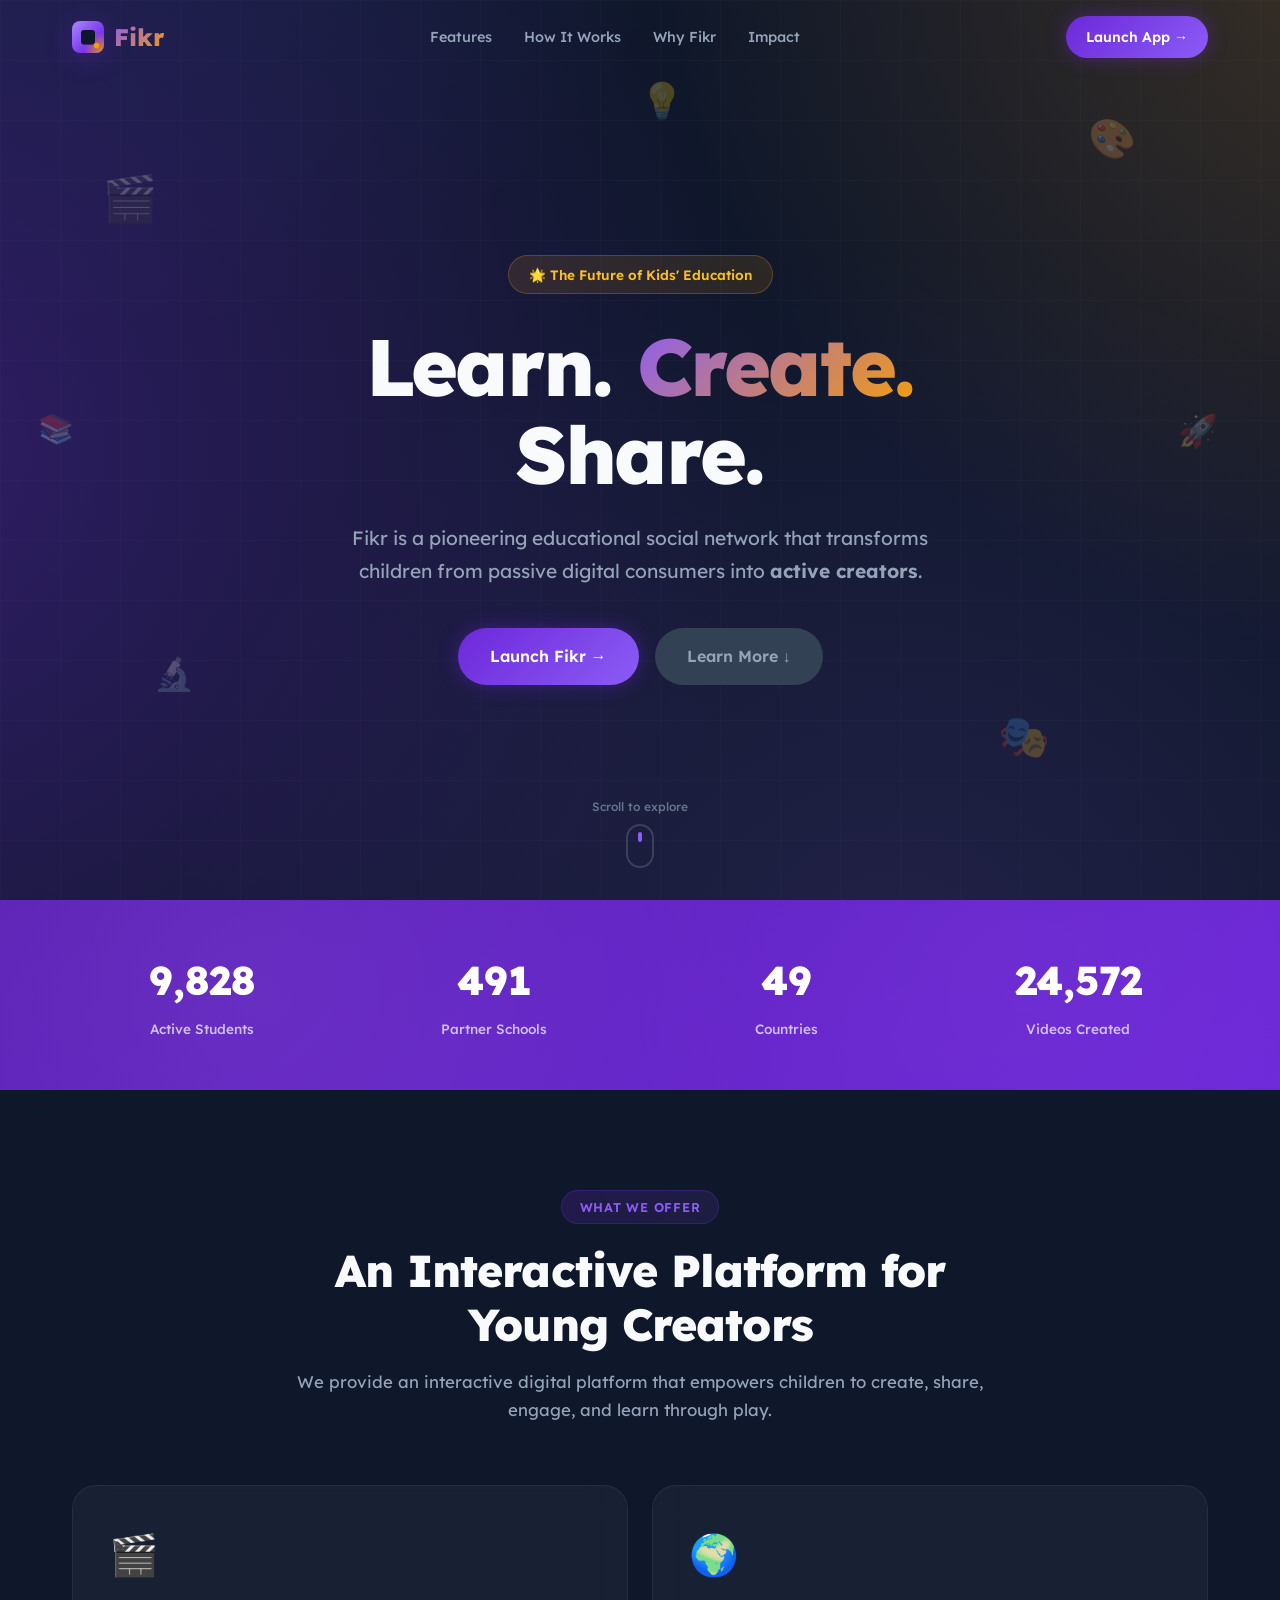
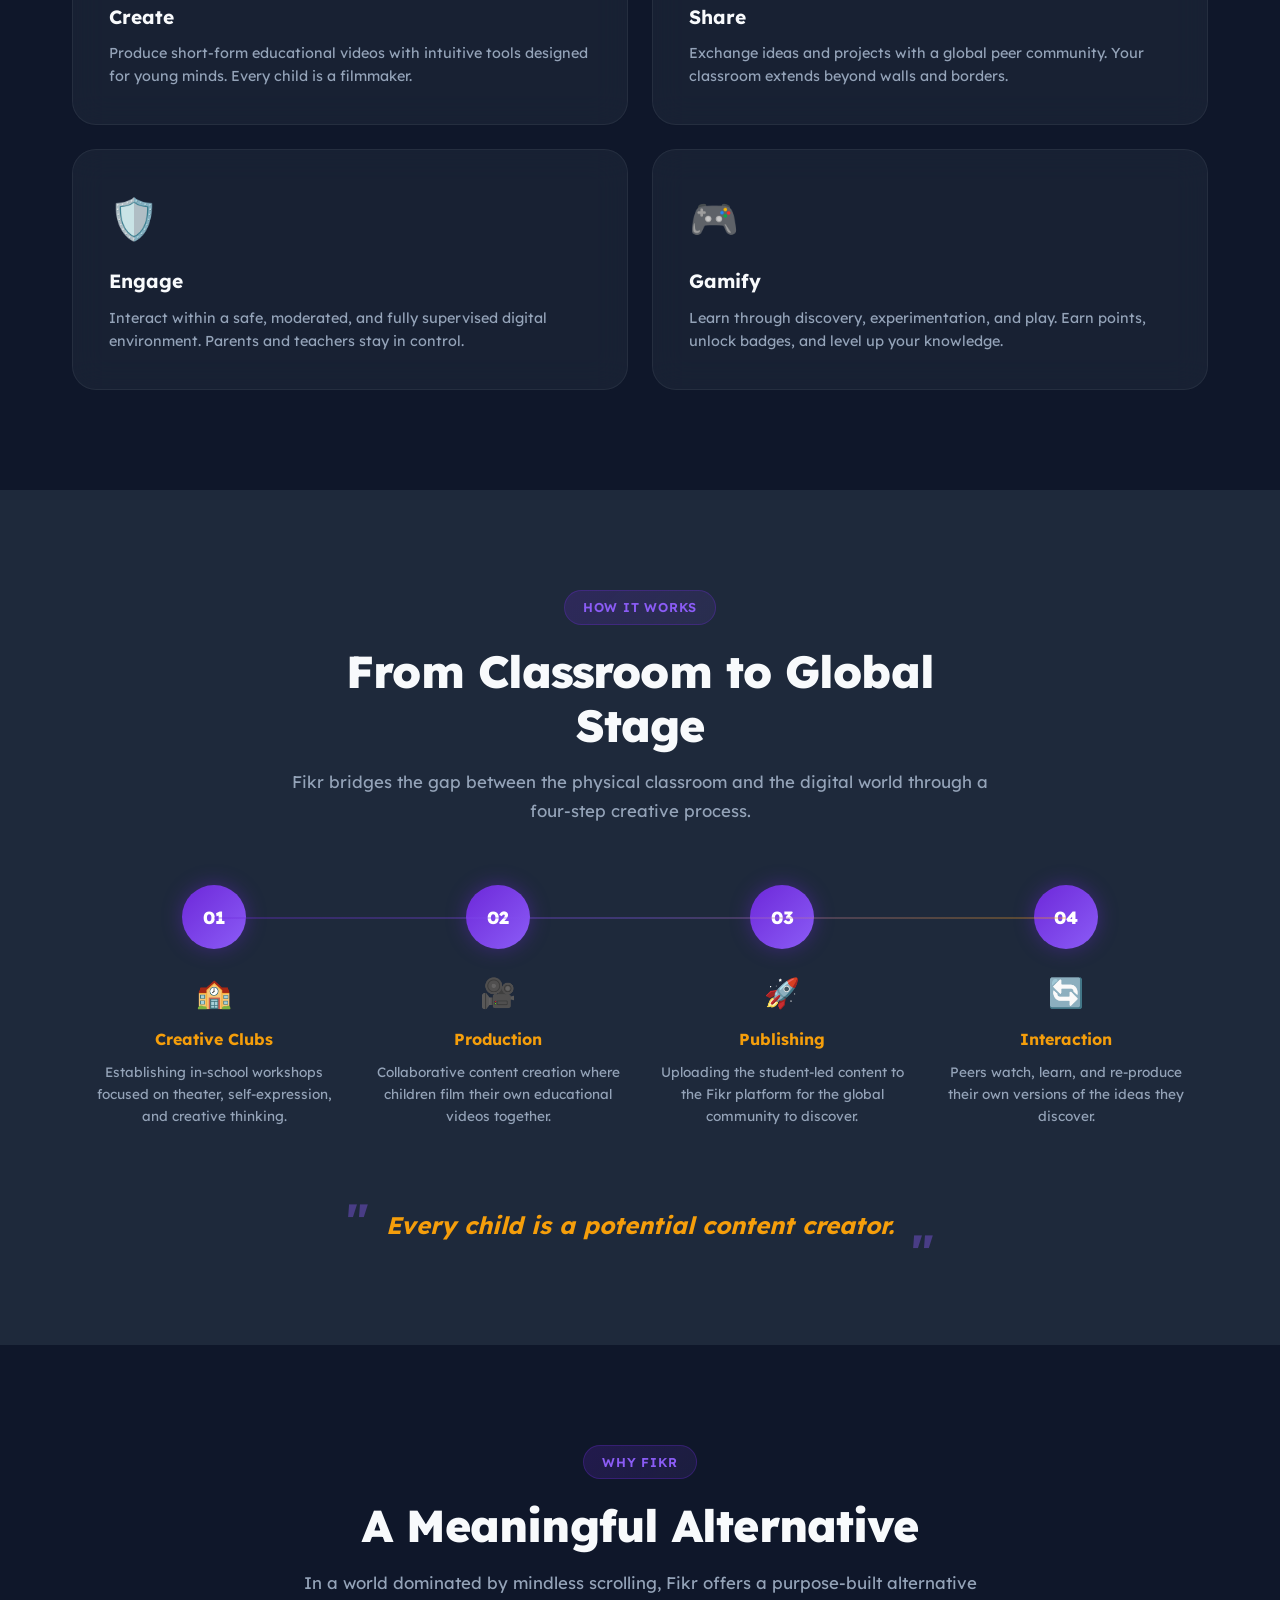
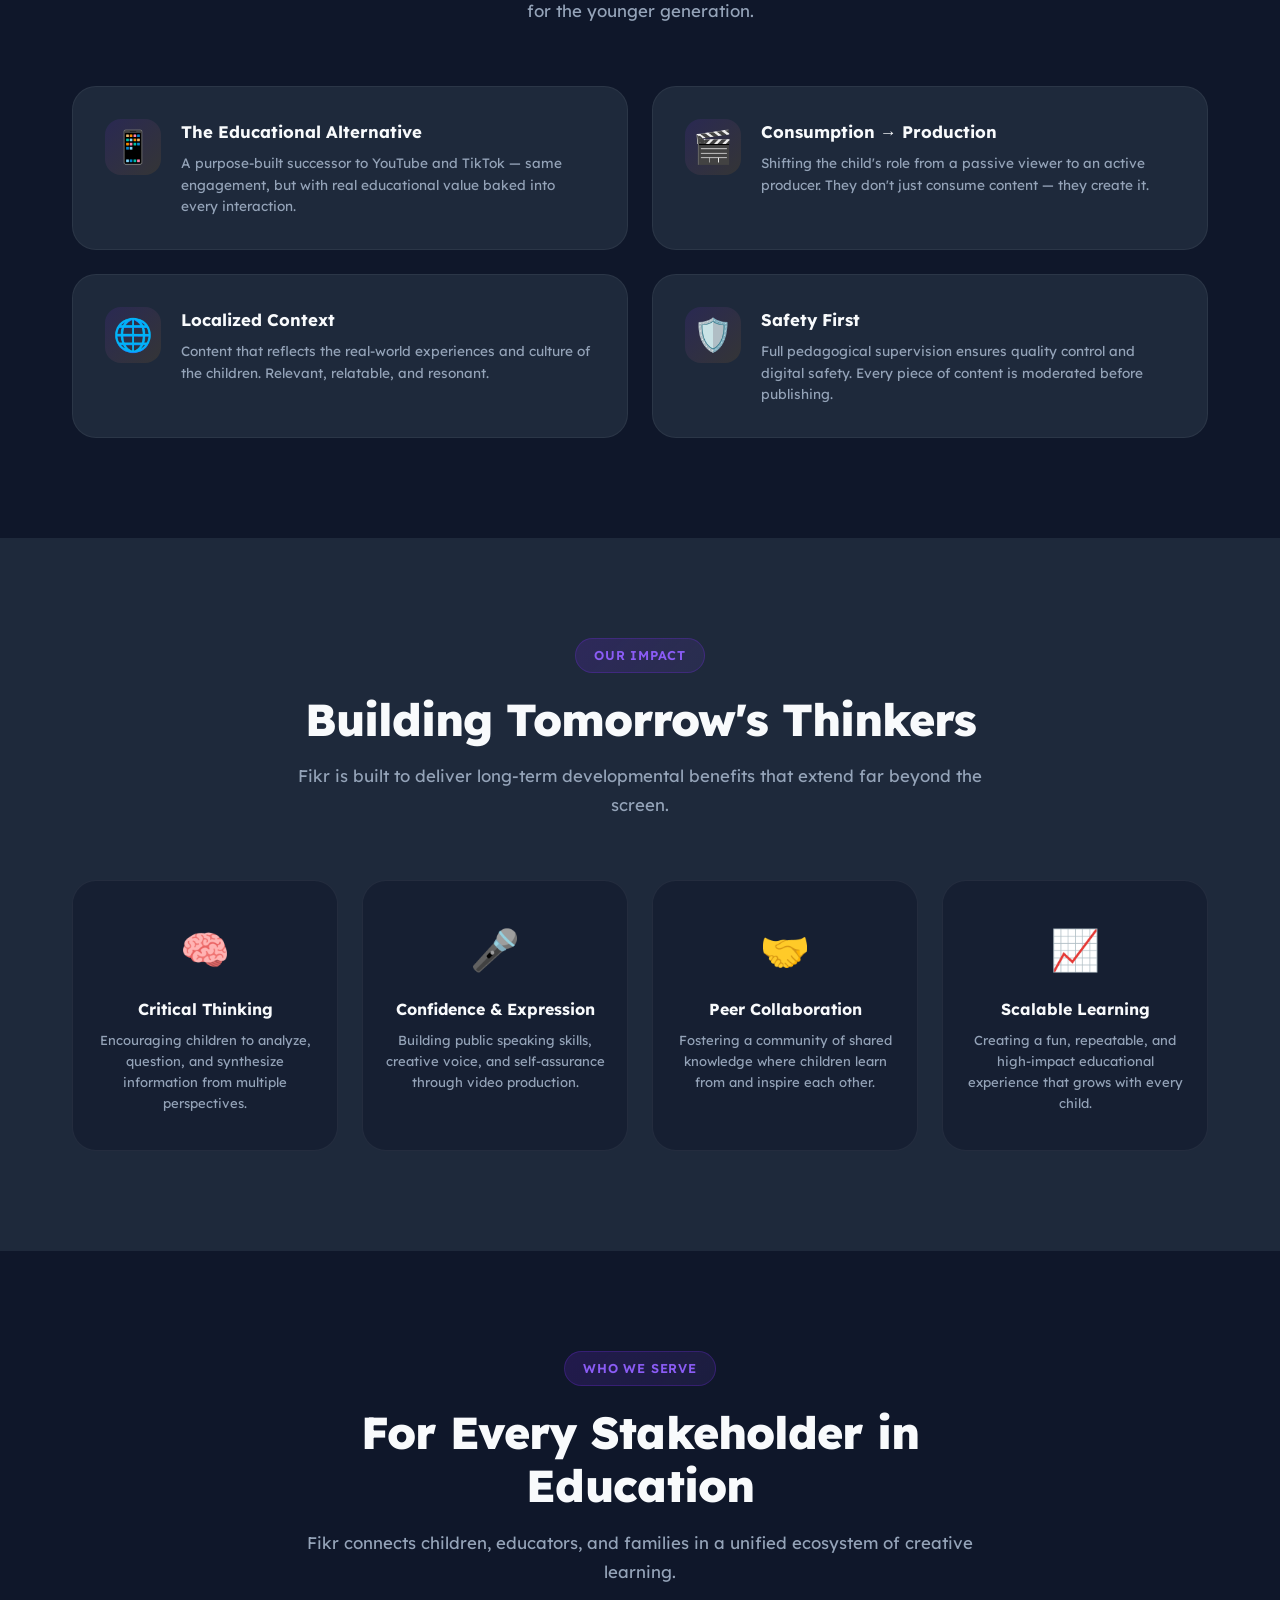
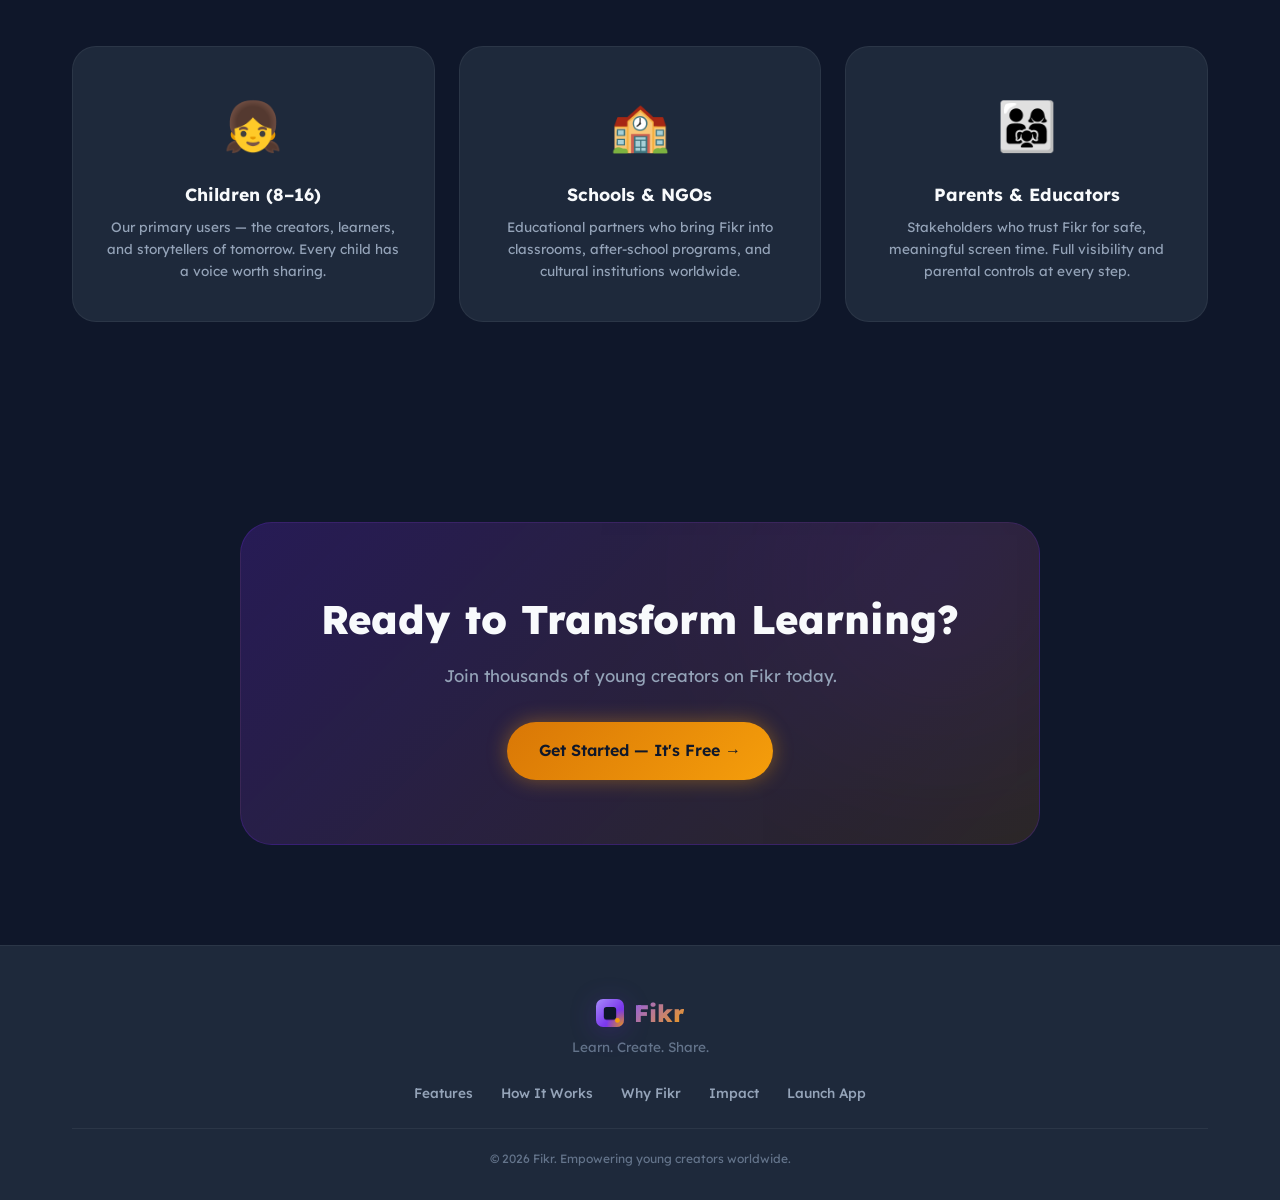
==== commit 70b632f1: "Add files via upload" ====
--- a/index.html
+++ b/index.html
@@ -9,6 +9,9 @@
   <meta name="description" content="Fikr is a pioneering educational social network for children aged 8-16, transforming passive digital consumers into active creators in a safe, moderated environment.">
   <meta name="theme-color" content="#6D28D9">
 
+  <!-- Brand favicon (SVG with prefers-color-scheme support) -->
+  <link rel="icon" type="image/svg+xml" href="logo.svg">
+
   <!-- Preconnect for Lexend font -->
   <link rel="preconnect" href="https://fonts.googleapis.com">
   <link rel="preconnect" href="https://fonts.gstatic.com" crossorigin>
@@ -27,7 +30,29 @@
   <nav class="landing-nav" id="landing-nav">
     <div class="landing-nav__inner">
       <a href="#" class="landing-nav__logo">
-        <span>💡</span>
+        <svg class="fikr-logo" viewBox="0 0 64 64"
+             xmlns="http://www.w3.org/2000/svg" aria-hidden="true" focusable="false">
+          <defs>
+            <linearGradient id="fikr-violet-nav" x1="0%" y1="0%" x2="100%" y2="100%">
+              <stop offset="0%"   stop-color="#A78BFA"/>
+              <stop offset="60%"  stop-color="#7C3AED"/>
+              <stop offset="100%" stop-color="#6D28D9"/>
+            </linearGradient>
+            <radialGradient id="fikr-ambre-nav" cx="100%" cy="100%" r="75%">
+              <stop offset="0%"  stop-color="#F59E0B" stop-opacity="0.95"/>
+              <stop offset="45%" stop-color="#F59E0B" stop-opacity="0.45"/>
+              <stop offset="85%" stop-color="#F59E0B" stop-opacity="0"/>
+            </radialGradient>
+            <filter id="fikr-shadow-nav" x="-25%" y="-25%" width="150%" height="150%">
+              <feDropShadow dx="0" dy="2" stdDeviation="1.5" flood-color="#000" flood-opacity="0.45"/>
+            </filter>
+          </defs>
+          <rect width="64" height="64" rx="16" fill="url(#fikr-violet-nav)"/>
+          <rect width="64" height="64" rx="16" fill="url(#fikr-ambre-nav)"/>
+          <rect x="18" y="18" width="28" height="28" rx="6"
+                class="fikr-logo__window" filter="url(#fikr-shadow-nav)"/>
+          <circle cx="49" cy="49" r="5.5" fill="#F59E0B"/>
+        </svg>
         <span>Fikr</span>
       </a>
       <div class="landing-nav__links">
@@ -394,7 +419,32 @@
   <footer class="landing-footer">
     <div class="landing-footer__inner">
       <div class="landing-footer__brand">
-        <div class="landing-footer__logo">💡 Fikr</div>
+        <div class="landing-footer__logo">
+          <svg class="fikr-logo" viewBox="0 0 64 64"
+               xmlns="http://www.w3.org/2000/svg" aria-hidden="true" focusable="false">
+            <defs>
+              <linearGradient id="fikr-violet-foot" x1="0%" y1="0%" x2="100%" y2="100%">
+                <stop offset="0%"   stop-color="#A78BFA"/>
+                <stop offset="60%"  stop-color="#7C3AED"/>
+                <stop offset="100%" stop-color="#6D28D9"/>
+              </linearGradient>
+              <radialGradient id="fikr-ambre-foot" cx="100%" cy="100%" r="75%">
+                <stop offset="0%"  stop-color="#F59E0B" stop-opacity="0.95"/>
+                <stop offset="45%" stop-color="#F59E0B" stop-opacity="0.45"/>
+                <stop offset="85%" stop-color="#F59E0B" stop-opacity="0"/>
+              </radialGradient>
+              <filter id="fikr-shadow-foot" x="-25%" y="-25%" width="150%" height="150%">
+                <feDropShadow dx="0" dy="2" stdDeviation="1.5" flood-color="#000" flood-opacity="0.45"/>
+              </filter>
+            </defs>
+            <rect width="64" height="64" rx="16" fill="url(#fikr-violet-foot)"/>
+            <rect width="64" height="64" rx="16" fill="url(#fikr-ambre-foot)"/>
+            <rect x="18" y="18" width="28" height="28" rx="6"
+                  class="fikr-logo__window" filter="url(#fikr-shadow-foot)"/>
+            <circle cx="49" cy="49" r="5.5" fill="#F59E0B"/>
+          </svg>
+          <span>Fikr</span>
+        </div>
         <p>Learn. Create. Share.</p>
       </div>
       <div class="landing-footer__links">
--- a/css/landing.css
+++ b/css/landing.css
@@ -103,18 +103,36 @@
   gap: 10px;
   font-size: 1.5rem;
   font-weight: 800;
+  text-decoration: none;
+  color: var(--color-text-primary);
+}
+
+/* Wordmark "Fikr" gets the brand gradient text treatment.
+   Targeted via :last-child so the SVG sibling stays untouched. */
+.landing-nav__logo > span:last-child {
   background: linear-gradient(135deg, var(--color-primary-light), var(--color-accent));
   -webkit-background-clip: text;
   -webkit-text-fill-color: transparent;
   background-clip: text;
-  text-decoration: none;
-}
-
-.landing-nav__logo span:first-child {
-  -webkit-text-fill-color: initial;
-  font-size: 1.6rem;
-  animation: float 3s ease-in-out infinite;
-  display: inline-block;
+}
+
+/* Brand mark sizing for the nav slot. */
+.landing-nav__logo .fikr-logo {
+  width: 32px;
+  height: 32px;
+  flex-shrink: 0;
+  display: block;
+  filter: drop-shadow(0 4px 12px rgba(109, 40, 217, 0.3));
+  transition: transform var(--transition-base);
+}
+
+.landing-nav__logo:hover .fikr-logo {
+  transform: rotate(-4deg) scale(1.05);
+}
+
+/* Window of the brand mark themes via the page's --color-bg-deep */
+.fikr-logo__window {
+  fill: var(--color-bg-deep);
 }
 
 .landing-nav__links {
@@ -743,13 +761,29 @@
 }
 
 .landing-footer__logo {
+  display: inline-flex;
+  align-items: center;
+  gap: 10px;
   font-size: 1.5rem;
   font-weight: 800;
+  margin-bottom: 4px;
+}
+
+/* Brand mark sizing for the footer slot. */
+.landing-footer__logo .fikr-logo {
+  width: 28px;
+  height: 28px;
+  flex-shrink: 0;
+  display: block;
+  filter: drop-shadow(0 4px 12px rgba(109, 40, 217, 0.25));
+}
+
+/* Wordmark "Fikr" picks up the brand gradient via the SVG's sibling span. */
+.landing-footer__logo > span {
   background: linear-gradient(135deg, var(--color-primary-light), var(--color-accent));
   -webkit-background-clip: text;
   -webkit-text-fill-color: transparent;
   background-clip: text;
-  margin-bottom: 4px;
 }
 
 .landing-footer__brand p {
